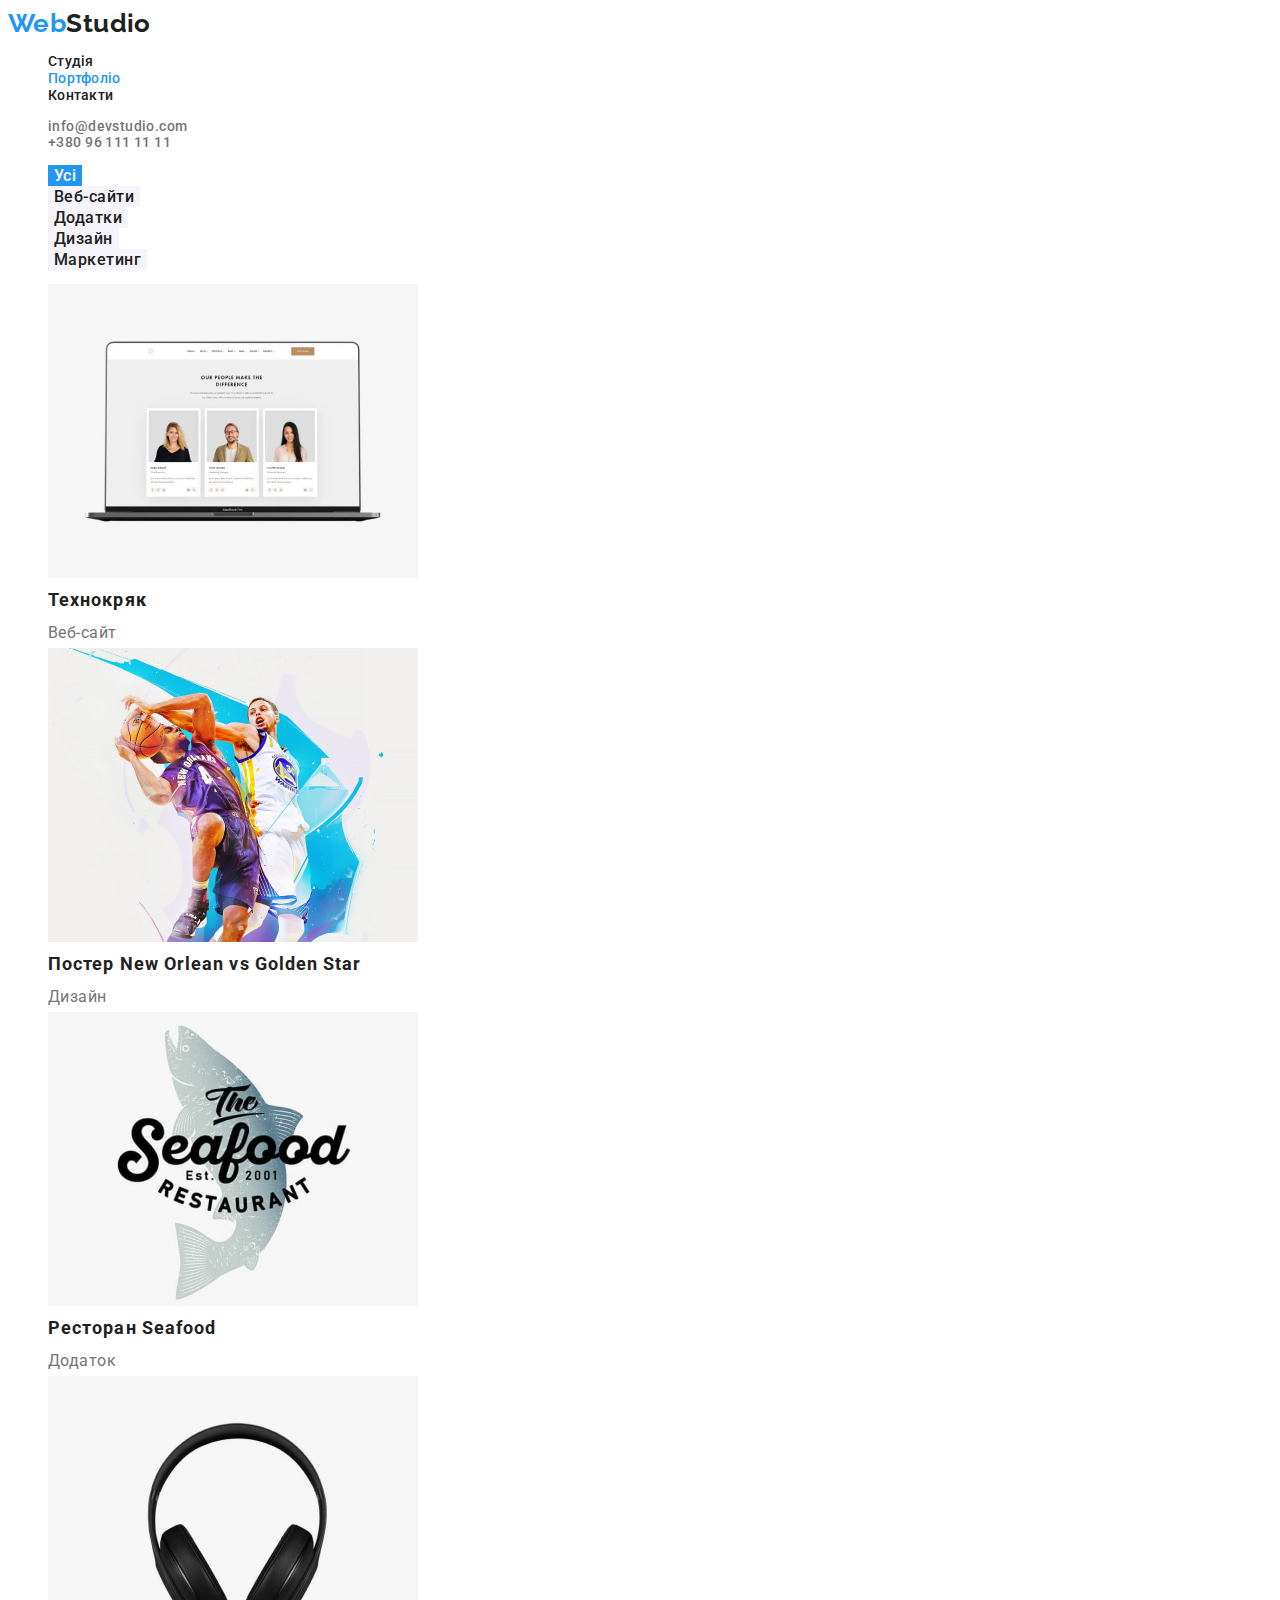
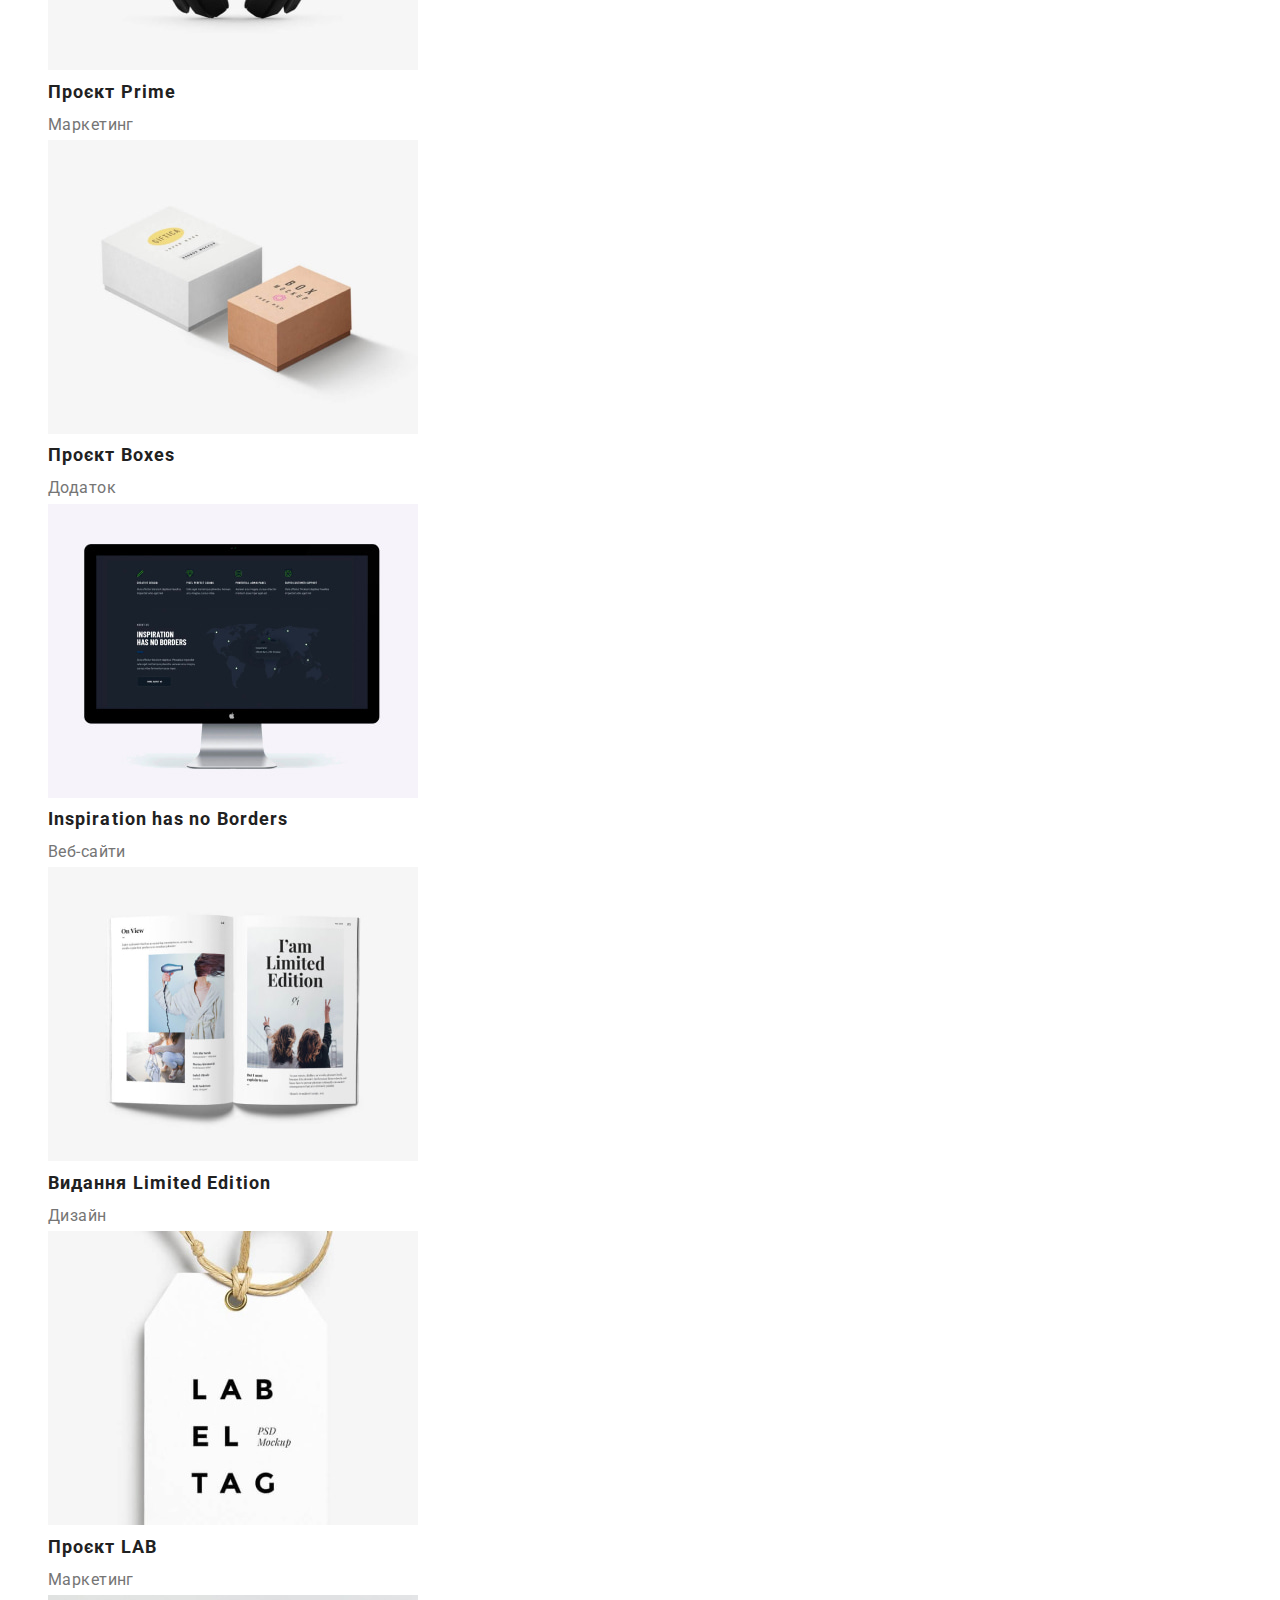
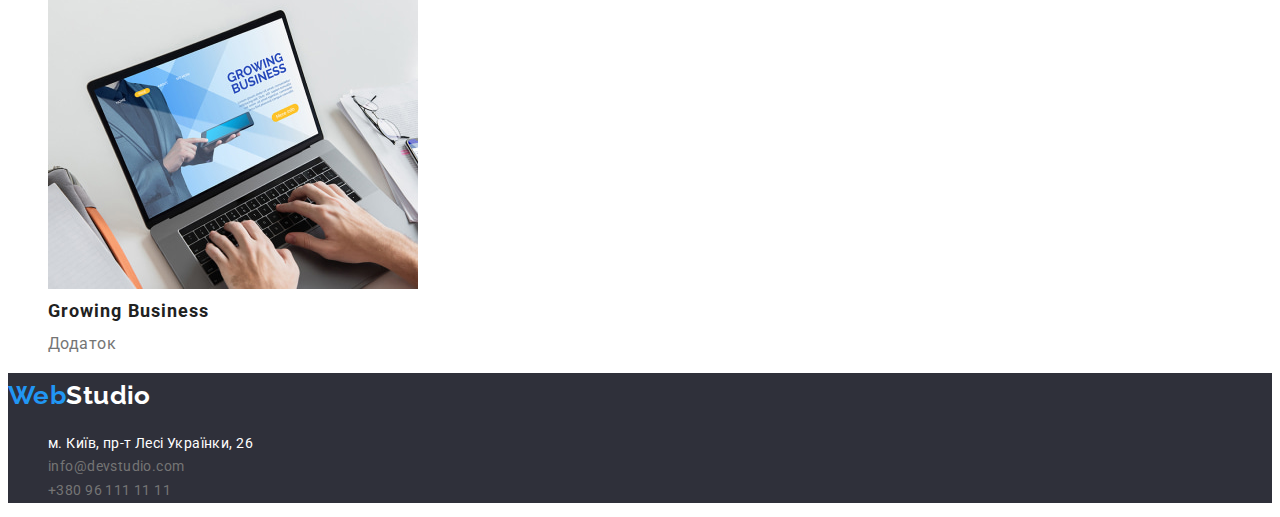
==== portfolio.html @ d0c64acf "first commit" ====
<!DOCTYPE html>
<html lang="en">
  <head>
    <meta charset="UTF-8" />
    <meta http-equiv="X-UA-Compatible" content="IE=edge" />
    <meta name="viewport" content="width=device-width, initial-scale=1.0" />
    <title>WebStudio</title>
    <link rel="preconnect" href="https://fonts.googleapis.com" />
    <link rel="preconnect" href="https://fonts.gstatic.com" crossorigin />
    <link
      href="https://fonts.googleapis.com/css2?family=Raleway:wght@700&family=Roboto:wght@400;500;700;900&display=swap"
      rel="stylesheet"
    />
    <link rel="stylesheet" href="./css/styles.css" />
  </head>
  <body>
    <header>
      <a href="./index.html" class="logo"><span>Web</span>Studio</a>
      <nav>
        <ul class="header-nav">
          <li>
            <a class="header-link" href="./index.html">Студія</a>
          </li>
          <li>
            <a class="header-link current" href="./portfolio.html">Портфоліо</a>
          </li>
          <li>
            <a class="header-link" href="./">Контакти</a>
          </li>
        </ul>
      </nav>
      <ul class="contacts">
        <li>
          <a class="contact header-contact" href="mailto:info@devstudio.com">info@devstudio.com</a>
        </li>
        <li><a class="contact header-contact" href="tel:+380961111111">+380 96 111 11 11</a></li>
      </ul>
    </header>
    <main>
      <section class="portfolio">
        <h1 class="visually-hidden">портфоліо наших робіт</h1>
        <ul class="filters">
          <li><button type="button" class="current-filter button filter">Усі</button></li>
          <li><button type="button" class="button filter">Веб-сайти</button></li>
          <li><button type="button" class="button filter">Додатки</button></li>
          <li><button type="button" class="button filter">Дизайн</button></li>
          <li><button type="button" class="button filter">Маркетинг</button></li>
        </ul>
        <ul class="projects">
          <li>
            <a href="" class="project"
              ><img
                src="./images/portfolio1.jpg"
                alt="На екрані ноутбука сайт компанії"
                width="370"
              />
              <div>
                <h2 class="project-title">Технокряк</h2>
                <p class="project-desc">Веб-сайт</p>
              </div>
            </a>
          </li>
          <li>
            <a href="" class="project"
              ><img
                src="./images/portfolio2.jpg"
                alt="Постер New Orlean vs Golden Star"
                width="370"
              />
              <div>
                <h2 class="project-title">Постер New Orlean vs Golden Star</h2>
                <p class="project-desc">Дизайн</p>
              </div>
            </a>
          </li>
          <li>
            <a href="" class="project"
              ><img
                src="./images/portfolio3.jpg"
                alt="Постер New Orlean vs Golden Star"
                width="370"
              />
              <div>
                <h2 class="project-title">Ресторан Seafood</h2>
                <p class="project-desc">Додаток</p>
              </div>
            </a>
          </li>
          <li>
            <a href="" class="project"
              ><img src="./images/portfolio4.jpg" alt="Демо навушників" width="370" />
              <div>
                <h2 class="project-title">Проєкт Prime</h2>
                <p class="project-desc">Маркетинг</p>
              </div>
            </a>
          </li>
          <li>
            <a href="" class="project"
              ><img
                src="./images/portfolio5.jpg"
                alt="Дві коробки білого і рожевого кольорів"
                width="370"
              />
              <div>
                <h2 class="project-title">Проєкт Boxes</h2>
                <p class="project-desc">Додаток</p>
              </div>
            </a>
          </li>
          <li>
            <a href="" class="project"
              ><img
                src="./images/portfolio6.jpg"
                alt="Великий монітор, на якому відкрито сайт"
                width="370"
              />
              <div>
                <h2 class="project-title">Inspiration has no Borders</h2>
                <p class="project-desc">Веб-сайти</p>
              </div>
            </a>
          </li>
          <li>
            <a href="" class="project"
              ><img src="./images/portfolio7.jpg" alt="Відкритий журнал" width="370" />
              <div>
                <h2 class="project-title">Видання Limited Edition</h2>
                <p class="project-desc">Дизайн</p>
              </div>
            </a>
          </li>
          <li>
            <a href="" class="project"
              ><img src="./images/portfolio8.jpg" alt="Етикетка для одягу" />
              <div>
                <h2 class="project-title">Проєкт LAB</h2>
                <p class="project-desc">Маркетинг</p>
              </div>
            </a>
          </li>
          <li>
            <a href="" class="project"
              ><img src="./images/portfolio9.jpg" alt="Руки людини на клавіатурі ноутбука" />
              <div>
                <h2 class="project-title">Growing Business</h2>
                <p class="project-desc">Додаток</p>
              </div>
            </a>
          </li>
        </ul>
      </section>
    </main>
    <footer class="footer">
      <a href="./index.html" class="logo footer"><span>Web</span>Studio</a>
      <address>
        <ul class="footer-contacts">
          <li>
            <a
              class="location footer"
              href="https://goo.gl/maps/ifu1UcrwGc2GNokw5"
              target="_blank"
              rel="noopener nofollow  noreferrer"
            >
              м. Київ, пр-т Лесі Українки, 26
            </a>
          </li>
          <li><a class="contact footer" href="mailto:info@devstudio.com">info@devstudio.com</a></li>
          <li><a class="contact footer" href="tel:+380961111111">+380 96 111 11 11</a></li>
        </ul>
      </address>
    </footer>
  </body>
</html>
---- css/styles.css ----
:root {
  --bg-clr-primary: #fff;
  --bg-clr-black: #2f303a;
  --bg-clr-grey: #f5f4fa;
  --txt-clr-main: #757575;
  --txt-clr-header: #212121;
  --txt-clr-white: #fff;
  --accent-clr-blue: #2196f3;
  --ff-main: 'Roboto';
  --ff-logo: 'Raleway';
  --fs-main: 14px;
  --fs-secondary: 16px;
  --fs-project-title: 18px;
  --fs-logo: 26px;
  --fs-header: 36px;
  --fs-hero: 44px;
  --fw-main: 400;
  --fw-medium: 500;
  --fw-filter-button: 500;
  --fw-header: 700;
  --fw-hero-button: 700;
  --fw-hero: 900;
}

/* GENERAL */

body {
  font-family: var(--ff-main), sans-serif;
  font-size: var(--fs-main);
  color: var(--txt-clr-main);
  background-color: var(--bg-clr-primary);
  letter-spacing: 0.03em;
  line-height: 1.2;
}

h1,
h2,
h3 {
  font-size: inherit;
  color: var(--txt-clr-header);
}

ul {
  list-style: none;
}

a {
  text-decoration: none;
}

address {
  font-style: normal;
}

.button {
  font-family: inherit;
  font-size: var(--fs-secondary);
  letter-spacing: 0.03em;
  cursor: pointer;
  border: none;
}

.visually-hidden {
  position: absolute;
  width: 1px;
  height: 1px;
  margin: -1px;
  border: 0;
  padding: 0;

  white-space: nowrap;
  clip-path: inset(100%);
  clip: rect(0 0 0 0);
  overflow: hidden;
}

/* HEADER */

.logo {
  color: var(--txt-clr-header);
  font-family: var(--ff-logo), sans-serif;
  font-size: var(--fs-logo);
  font-weight: var(--fw-header);
}

.logo span {
  color: var(--accent-clr-blue);
}

.header-link {
  color: var(--txt-clr-header);
  letter-spacing: 0.02em;
  font-weight: var(--fw-medium);
}

.current {
  color: var(--accent-clr-blue);
}

.header-link:hover,
.header-link:focus {
  color: var(--accent-clr-blue);
}

.header-contact {
  color: var(--txt-clr-main);
  font-weight: var(--fw-medium);
}

/* STUDIO MAIN*/

/* hero */

.hero {
  background-color: var(--bg-clr-black);
  text-align: center;
}

.hero-title {
  color: var(--txt-clr-white);
  font-size: var(--fs-hero);
  line-height: 1.36;
  font-weight: var(--fw-hero);
  text-transform: uppercase;
  letter-spacing: 0.06em;
}

.button.button-hero {
  font-weight: var(--fw-hero-button);
  letter-spacing: 0.06em;
  background-color: var(--accent-clr-blue);
  color: var(--txt-clr-white);
  /* padding: 10px 32px; */
  /* box-shadow: 0 4px 4px 0 rgba(0, 0, 0, 0.15); */
}

/* features */

.feature-title {
  line-height: 1.14;
  text-transform: uppercase;
}

.feature-desc {
  line-height: 1.71;
}

/* services */

.section-header {
  font-size: var(--fs-header);
  text-align: center;
}

/* team */

.team {
  background-color: var(--bg-clr-grey);
}

.team-member {
  background-color: var(--bg-clr-primary);
}

.member-desc {
  text-align: center;
}

.member-desc .name {
  font-size: var(--fs-secondary);
}

.member-desc .job {
  font-size: var(--fs-secondary);
}
/* PORTFOLIO MAIN*/

/* filter */

.button.filter {
  font-weight: var(--fw-filter-button);
  background-color: var(--bg-clr-grey);
  color: var(--txt-clr-header);
}

.filter:hover,
.filter:focus {
  background-color: var(--accent-clr-blue);
  color: var(--txt-clr-white);
}

.button.current-filter {
  color: var(--txt-clr-white);
  background-color: var(--accent-clr-blue);
}

/* projects */

.project-title {
  margin: 0;
  line-height: 2;
  font-size: var(--fs-project-title);
  letter-spacing: 0.06em;
}

.project-desc {
  margin: 0;
  line-height: 1.88;
  font-size: var(--fs-secondary);
  color: var(--txt-clr-main);
}

/* FOOTER */

.footer {
  line-height: 1.71;
  background-color: var(--bg-clr-black);
}

.logo.footer {
  color: var(--txt-clr-white);
}

.location.footer {
  color: var(--txt-clr-white);
}

.contact.footer {
  color: var(--txt-clr-main);
}

/* hover, focus for FOOTER and HEADER contacts*/

.contact:hover,
.location:hover,
.contact:focus,
.location:focus {
  color: var(--accent-clr-blue);
}
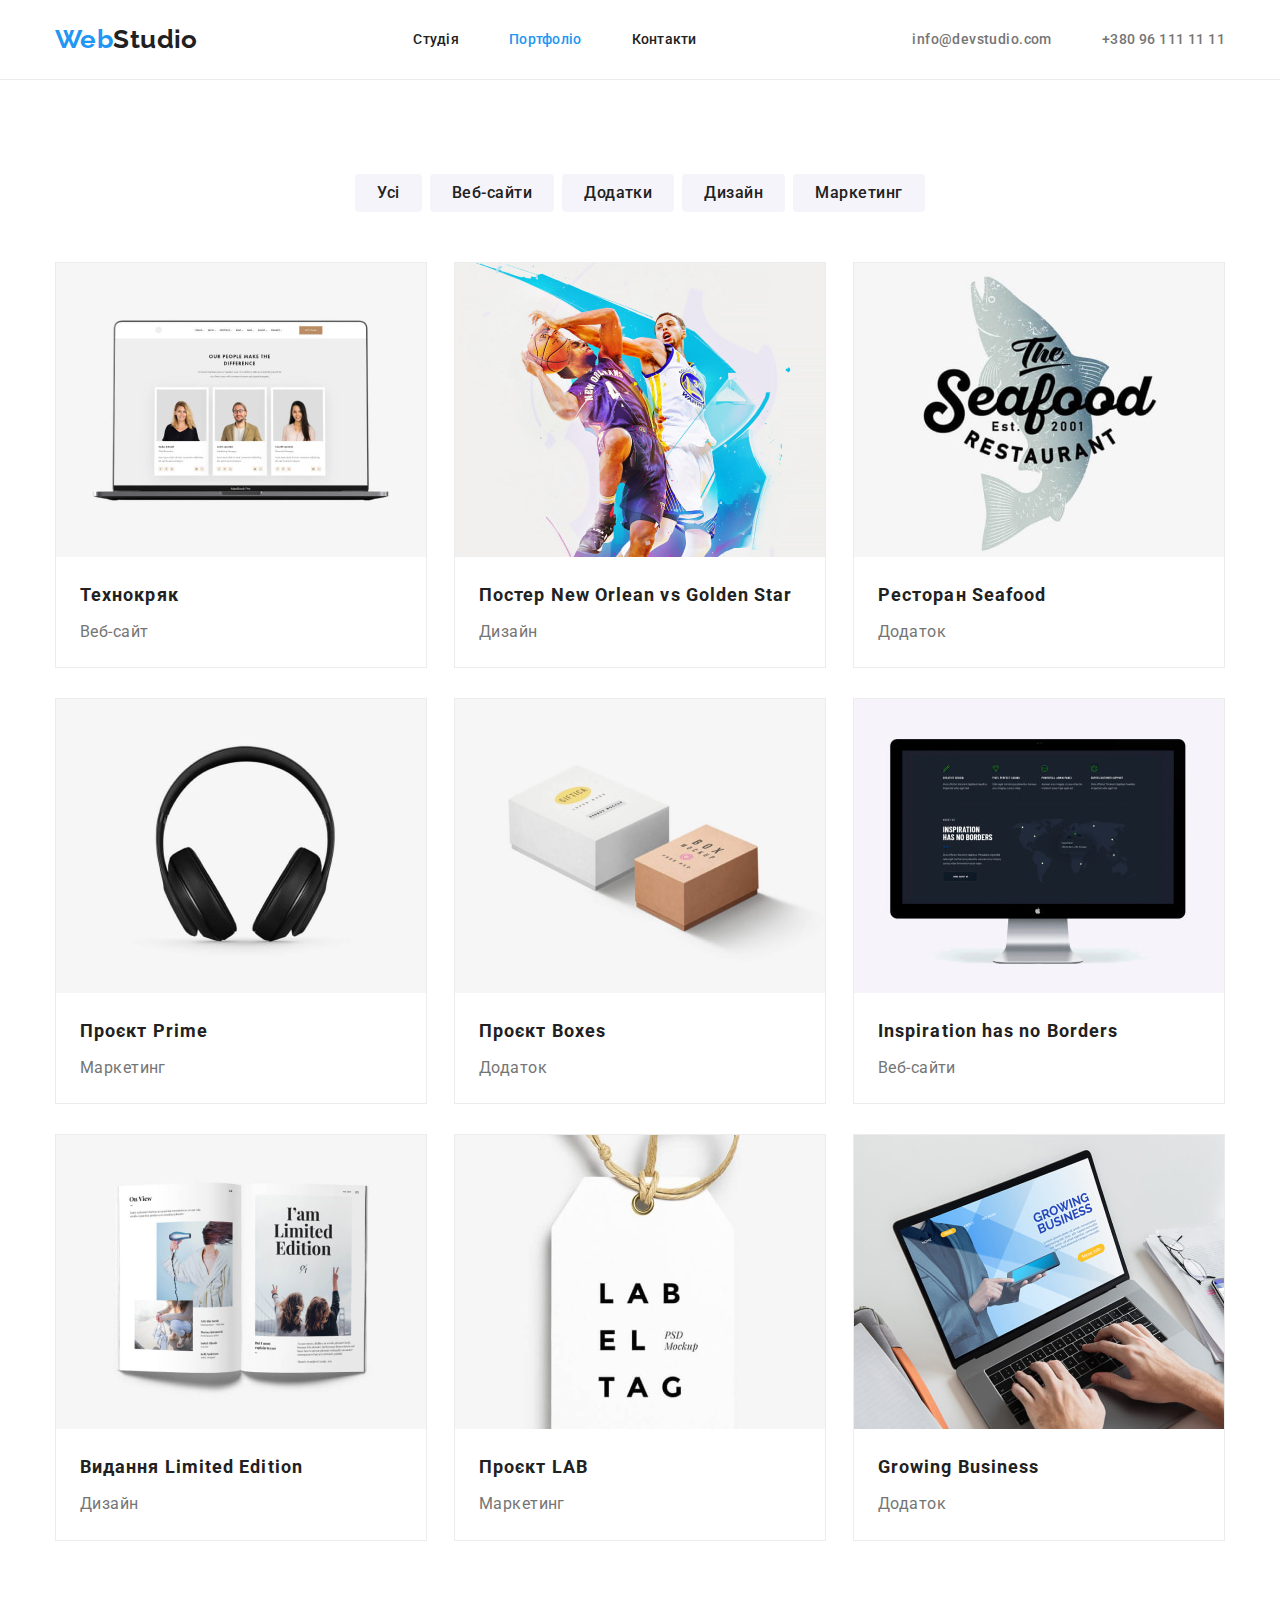
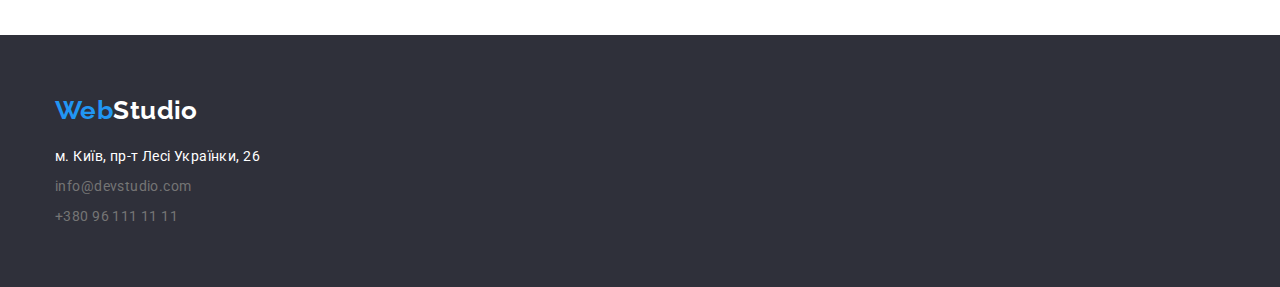
==== commit 5bc2cd43: "HW3 v1.0" ====
--- a/portfolio.html
+++ b/portfolio.html
@@ -5,6 +5,13 @@
     <meta http-equiv="X-UA-Compatible" content="IE=edge" />
     <meta name="viewport" content="width=device-width, initial-scale=1.0" />
     <title>WebStudio</title>
+    <link
+      rel="stylesheet"
+      href="https://cdnjs.cloudflare.com/ajax/libs/modern-normalize/1.1.0/modern-normalize.min.css"
+      integrity="sha512-wpPYUAdjBVSE4KJnH1VR1HeZfpl1ub8YT/NKx4PuQ5NmX2tKuGu6U/JRp5y+Y8XG2tV+wKQpNHVUX03MfMFn9Q=="
+      crossorigin="anonymous"
+      referrerpolicy="no-referrer"
+    />
     <link rel="preconnect" href="https://fonts.googleapis.com" />
     <link rel="preconnect" href="https://fonts.gstatic.com" crossorigin />
     <link
@@ -14,161 +21,171 @@
     <link rel="stylesheet" href="./css/styles.css" />
   </head>
   <body>
-    <header>
-      <a href="./index.html" class="logo"><span>Web</span>Studio</a>
-      <nav>
-        <ul class="header-nav">
+    <header class="header">
+      <div class="container">
+        <a href="./index.html" class="logo"><span>Web</span>Studio</a>
+        <nav>
+          <ul class="header-nav">
+            <li>
+              <a class="header-link" href="./index.html">Студія</a>
+            </li>
+            <li>
+              <a class="header-link current" href="./portfolio.html">Портфоліо</a>
+            </li>
+            <li>
+              <a class="header-link" href="./">Контакти</a>
+            </li>
+          </ul>
+        </nav>
+        <ul class="contacts">
           <li>
-            <a class="header-link" href="./index.html">Студія</a>
+            <a class="contact header-contact" href="mailto:info@devstudio.com"
+              >info@devstudio.com</a
+            >
           </li>
-          <li>
-            <a class="header-link current" href="./portfolio.html">Портфоліо</a>
-          </li>
-          <li>
-            <a class="header-link" href="./">Контакти</a>
-          </li>
+          <li><a class="contact header-contact" href="tel:+380961111111">+380 96 111 11 11</a></li>
         </ul>
-      </nav>
-      <ul class="contacts">
-        <li>
-          <a class="contact header-contact" href="mailto:info@devstudio.com">info@devstudio.com</a>
-        </li>
-        <li><a class="contact header-contact" href="tel:+380961111111">+380 96 111 11 11</a></li>
-      </ul>
+      </div>
     </header>
     <main>
-      <section class="portfolio">
-        <h1 class="visually-hidden">портфоліо наших робіт</h1>
-        <ul class="filters">
-          <li><button type="button" class="current-filter button filter">Усі</button></li>
-          <li><button type="button" class="button filter">Веб-сайти</button></li>
-          <li><button type="button" class="button filter">Додатки</button></li>
-          <li><button type="button" class="button filter">Дизайн</button></li>
-          <li><button type="button" class="button filter">Маркетинг</button></li>
-        </ul>
-        <ul class="projects">
-          <li>
-            <a href="" class="project"
-              ><img
-                src="./images/portfolio1.jpg"
-                alt="На екрані ноутбука сайт компанії"
-                width="370"
-              />
-              <div>
-                <h2 class="project-title">Технокряк</h2>
-                <p class="project-desc">Веб-сайт</p>
-              </div>
-            </a>
-          </li>
-          <li>
-            <a href="" class="project"
-              ><img
-                src="./images/portfolio2.jpg"
-                alt="Постер New Orlean vs Golden Star"
-                width="370"
-              />
-              <div>
-                <h2 class="project-title">Постер New Orlean vs Golden Star</h2>
-                <p class="project-desc">Дизайн</p>
-              </div>
-            </a>
-          </li>
-          <li>
-            <a href="" class="project"
-              ><img
-                src="./images/portfolio3.jpg"
-                alt="Постер New Orlean vs Golden Star"
-                width="370"
-              />
-              <div>
-                <h2 class="project-title">Ресторан Seafood</h2>
-                <p class="project-desc">Додаток</p>
-              </div>
-            </a>
-          </li>
-          <li>
-            <a href="" class="project"
-              ><img src="./images/portfolio4.jpg" alt="Демо навушників" width="370" />
-              <div>
-                <h2 class="project-title">Проєкт Prime</h2>
-                <p class="project-desc">Маркетинг</p>
-              </div>
-            </a>
-          </li>
-          <li>
-            <a href="" class="project"
-              ><img
-                src="./images/portfolio5.jpg"
-                alt="Дві коробки білого і рожевого кольорів"
-                width="370"
-              />
-              <div>
-                <h2 class="project-title">Проєкт Boxes</h2>
-                <p class="project-desc">Додаток</p>
-              </div>
-            </a>
-          </li>
-          <li>
-            <a href="" class="project"
-              ><img
-                src="./images/portfolio6.jpg"
-                alt="Великий монітор, на якому відкрито сайт"
-                width="370"
-              />
-              <div>
-                <h2 class="project-title">Inspiration has no Borders</h2>
-                <p class="project-desc">Веб-сайти</p>
-              </div>
-            </a>
-          </li>
-          <li>
-            <a href="" class="project"
-              ><img src="./images/portfolio7.jpg" alt="Відкритий журнал" width="370" />
-              <div>
-                <h2 class="project-title">Видання Limited Edition</h2>
-                <p class="project-desc">Дизайн</p>
-              </div>
-            </a>
-          </li>
-          <li>
-            <a href="" class="project"
-              ><img src="./images/portfolio8.jpg" alt="Етикетка для одягу" />
-              <div>
-                <h2 class="project-title">Проєкт LAB</h2>
-                <p class="project-desc">Маркетинг</p>
-              </div>
-            </a>
-          </li>
-          <li>
-            <a href="" class="project"
-              ><img src="./images/portfolio9.jpg" alt="Руки людини на клавіатурі ноутбука" />
-              <div>
-                <h2 class="project-title">Growing Business</h2>
-                <p class="project-desc">Додаток</p>
-              </div>
-            </a>
-          </li>
-        </ul>
+      <section class="section portfolio">
+        <div class="container">
+          <h1 class="visually-hidden">портфоліо наших робіт</h1>
+          <ul class="filters">
+            <li><button type="button" class="button filter">Усі</button></li>
+            <li><button type="button" class="button filter">Веб-сайти</button></li>
+            <li><button type="button" class="button filter">Додатки</button></li>
+            <li><button type="button" class="button filter">Дизайн</button></li>
+            <li><button type="button" class="button filter">Маркетинг</button></li>
+          </ul>
+          <ul class="projects">
+            <li class="project">
+              <a href="" class="project-link"
+                ><img
+                  src="./images/portfolio1.jpg"
+                  alt="На екрані ноутбука сайт компанії"
+                  width="370"
+                />
+                <div>
+                  <h2 class="project-title">Технокряк</h2>
+                  <p class="project-desc">Веб-сайт</p>
+                </div>
+              </a>
+            </li>
+            <li class="project">
+              <a href="" class="project-link"
+                ><img
+                  src="./images/portfolio2.jpg"
+                  alt="Постер New Orlean vs Golden Star"
+                  width="370"
+                />
+                <div>
+                  <h2 class="project-title">Постер New Orlean vs Golden Star</h2>
+                  <p class="project-desc">Дизайн</p>
+                </div>
+              </a>
+            </li>
+            <li class="project">
+              <a href="" class="project-link"
+                ><img
+                  src="./images/portfolio3.jpg"
+                  alt="Постер New Orlean vs Golden Star"
+                  width="370"
+                />
+                <div>
+                  <h2 class="project-title">Ресторан Seafood</h2>
+                  <p class="project-desc">Додаток</p>
+                </div>
+              </a>
+            </li>
+            <li class="project">
+              <a href="" class="project-link"
+                ><img src="./images/portfolio4.jpg" alt="Демо навушників" width="370" />
+                <div>
+                  <h2 class="project-title">Проєкт Prime</h2>
+                  <p class="project-desc">Маркетинг</p>
+                </div>
+              </a>
+            </li>
+            <li class="project">
+              <a href="" class="project-link"
+                ><img
+                  src="./images/portfolio5.jpg"
+                  alt="Дві коробки білого і рожевого кольорів"
+                  width="370"
+                />
+                <div>
+                  <h2 class="project-title">Проєкт Boxes</h2>
+                  <p class="project-desc">Додаток</p>
+                </div>
+              </a>
+            </li>
+            <li class="project">
+              <a href="" class="project-link"
+                ><img
+                  src="./images/portfolio6.jpg"
+                  alt="Великий монітор, на якому відкрито сайт"
+                  width="370"
+                />
+                <div>
+                  <h2 class="project-title">Inspiration has no Borders</h2>
+                  <p class="project-desc">Веб-сайти</p>
+                </div>
+              </a>
+            </li>
+            <li class="project">
+              <a href="" class="project-link"
+                ><img src="./images/portfolio7.jpg" alt="Відкритий журнал" width="370" />
+                <div>
+                  <h2 class="project-title">Видання Limited Edition</h2>
+                  <p class="project-desc">Дизайн</p>
+                </div>
+              </a>
+            </li>
+            <li class="project">
+              <a href="" class="project-link"
+                ><img src="./images/portfolio8.jpg" alt="Етикетка для одягу" />
+                <div>
+                  <h2 class="project-title">Проєкт LAB</h2>
+                  <p class="project-desc">Маркетинг</p>
+                </div>
+              </a>
+            </li>
+            <li class="project">
+              <a href="" class="project-link"
+                ><img src="./images/portfolio9.jpg" alt="Руки людини на клавіатурі ноутбука" />
+                <div>
+                  <h2 class="project-title">Growing Business</h2>
+                  <p class="project-desc">Додаток</p>
+                </div>
+              </a>
+            </li>
+          </ul>
+        </div>
       </section>
     </main>
-    <footer class="footer">
-      <a href="./index.html" class="logo footer"><span>Web</span>Studio</a>
-      <address>
-        <ul class="footer-contacts">
-          <li>
-            <a
-              class="location footer"
-              href="https://goo.gl/maps/ifu1UcrwGc2GNokw5"
-              target="_blank"
-              rel="noopener nofollow  noreferrer"
-            >
-              м. Київ, пр-т Лесі Українки, 26
-            </a>
-          </li>
-          <li><a class="contact footer" href="mailto:info@devstudio.com">info@devstudio.com</a></li>
-          <li><a class="contact footer" href="tel:+380961111111">+380 96 111 11 11</a></li>
-        </ul>
-      </address>
+    <footer class="section footer">
+      <div class="container">
+        <a href="./index.html" class="logo footer"><span>Web</span>Studio</a>
+        <address>
+          <ul class="footer-contacts">
+            <li>
+              <a
+                class="location footer"
+                href="https://goo.gl/maps/ifu1UcrwGc2GNokw5"
+                target="_blank"
+                rel="noopener nofollow  noreferrer"
+              >
+                м. Київ, пр-т Лесі Українки, 26
+              </a>
+            </li>
+            <li>
+              <a class="contact footer" href="mailto:info@devstudio.com">info@devstudio.com</a>
+            </li>
+            <li><a class="contact footer" href="tel:+380961111111">+380 96 111 11 11</a></li>
+          </ul>
+        </address>
+      </div>
     </footer>
   </body>
 </html>
--- a/css/styles.css
+++ b/css/styles.css
@@ -6,6 +6,7 @@
   --txt-clr-header: #212121;
   --txt-clr-white: #fff;
   --accent-clr-blue: #2196f3;
+  --border-clr: #ececec;
   --ff-main: 'Roboto';
   --ff-logo: 'Raleway';
   --fs-main: 14px;
@@ -24,13 +25,23 @@
 
 /* GENERAL */
 
+*,
+*::before,
+*::after {
+  box-sizing: border-box;
+  margin: 0;
+  padding: 0;
+}
+
 body {
+  
   font-family: var(--ff-main), sans-serif;
   font-size: var(--fs-main);
   color: var(--txt-clr-main);
   background-color: var(--bg-clr-primary);
   letter-spacing: 0.03em;
   line-height: 1.2;
+  text-rendering: optimizeSpeed;
 }
 
 h1,
@@ -42,6 +53,8 @@
 
 ul {
   list-style: none;
+  margin: 0;
+  padding: 0;
 }
 
 a {
@@ -50,14 +63,35 @@
 
 address {
   font-style: normal;
+}
+
+img {
+  max-width: 100%;
+  display: block;
+}
+
+.section {
+  padding-top: 94px;
+  padding-bottom: 94px;
+}
+
+.container {
+  width: 1200px;
+  margin-inline: auto;
+  padding-left: 15px;
+  padding-right: 15px;
 }
 
 .button {
   font-family: inherit;
   font-size: var(--fs-secondary);
   letter-spacing: 0.03em;
+  line-height: 1.88;
   cursor: pointer;
   border: none;
+  min-width: fit-content;
+  padding: 10px 32px;
+  border-radius: 4px;
 }
 
 .visually-hidden {
@@ -76,6 +110,29 @@
 
 /* HEADER */
 
+.header {
+  padding: 24px 0;
+  align-items: center;
+  border-bottom: 1px solid var(--border-clr);
+}
+
+.header .container {
+  display: flex;
+  justify-content: space-between;
+  align-items: center;
+}
+
+.header-nav {
+  display: flex;
+  gap: 50px;
+}
+
+.header .contacts {
+  display: flex;
+  gap: 50px;
+}
+
+
 .logo {
   color: var(--txt-clr-header);
   font-family: var(--ff-logo), sans-serif;
@@ -112,11 +169,17 @@
 /* hero */
 
 .hero {
+  padding-top: 200px;
+  padding-bottom: 200px;
   background-color: var(--bg-clr-black);
   text-align: center;
 }
 
 .hero-title {
+  max-width: 608px;
+  margin-inline: auto;
+  margin-bottom: 30px;
+  text-align: center;
   color: var(--txt-clr-white);
   font-size: var(--fs-hero);
   line-height: 1.36;
@@ -130,13 +193,16 @@
   letter-spacing: 0.06em;
   background-color: var(--accent-clr-blue);
   color: var(--txt-clr-white);
-  /* padding: 10px 32px; */
-  /* box-shadow: 0 4px 4px 0 rgba(0, 0, 0, 0.15); */
+  box-shadow: 0 4px 4px 0 rgba(0, 0, 0, 0.15);
 }
 
 /* features */
-
+.features {
+  display: flex;
+  gap: 30px;
+}
 .feature-title {
+  margin-bottom: 10px;
   line-height: 1.14;
   text-transform: uppercase;
 }
@@ -146,28 +212,42 @@
 }
 
 /* services */
+.services {
+  padding-top: 0;
+  display: flex;
+  column-gap: 30px;
+}
 
 .section-header {
   font-size: var(--fs-header);
   text-align: center;
+  margin-bottom: 50px;
 }
 
 /* team */
 
+.section.team {
+  background-color: var(--bg-clr-grey);
+}
 .team {
-  background-color: var(--bg-clr-grey);
-}
-
+  display: flex;
+  gap: 30px;
+}
 .team-member {
   background-color: var(--bg-clr-primary);
+  border-bottom-left-radius: 4px;
+  border-bottom-right-radius: 4px;
+  box-shadow: 0 2px 1px 0 rgba(0, 0, 0, 0.2), 0 1px 1px 0 rgba(0, 0, 0, 0.14), 0 1px 3px 0 rgba(0, 0, 0, 0.12);
 }
 
 .member-desc {
   text-align: center;
+  padding: 30px 0;
 }
 
 .member-desc .name {
   font-size: var(--fs-secondary);
+  margin-bottom: 10px;
 }
 
 .member-desc .job {
@@ -176,28 +256,51 @@
 /* PORTFOLIO MAIN*/
 
 /* filter */
+
+.filters {
+  display: flex;
+  justify-content: center;
+  gap: 8px;
+}
 
 .button.filter {
   font-weight: var(--fw-filter-button);
   background-color: var(--bg-clr-grey);
   color: var(--txt-clr-header);
+  padding: 4px 22px;
 }
 
 .filter:hover,
 .filter:focus {
   background-color: var(--accent-clr-blue);
   color: var(--txt-clr-white);
-}
-
-.button.current-filter {
-  color: var(--txt-clr-white);
-  background-color: var(--accent-clr-blue);
+  box-shadow: 0 4px 4px 0 rgba(0, 0, 0, 0.15);
+}
+
+.filter:active {
+  box-shadow: none;
 }
 
 /* projects */
 
+.projects {
+  display: flex;
+  margin-top: 50px;
+  flex-wrap: wrap;
+  justify-content: space-between;
+  row-gap: 30px;
+}
+
+.project {
+  border: 1px solid var(--border-clr);
+}
+
+.project-link div {
+  padding: 20px 24px;
+}
+
 .project-title {
-  margin: 0;
+  margin-bottom: 4px;
   line-height: 2;
   font-size: var(--fs-project-title);
   letter-spacing: 0.06em;
@@ -212,21 +315,37 @@
 
 /* FOOTER */
 
-.footer {
-  line-height: 1.71;
+.section.footer {
   background-color: var(--bg-clr-black);
-}
-
-.logo.footer {
-  color: var(--txt-clr-white);
+  padding-top: 60px;
+  padding-bottom: 60px;
+}
+
+
+
+.footer .logo {
+    color: var(--txt-clr-white);
 }
 
 .location.footer {
   color: var(--txt-clr-white);
+  
 }
 
 .contact.footer {
   color: var(--txt-clr-main);
+  }
+
+.footer-contacts > *{
+  line-height: 1.5;
+}
+
+.footer-contacts > *:not(:last-child) {
+  margin-bottom: 9px;
+}
+
+.footer-contacts:first-child {
+  margin-top: 20px;
 }
 
 /* hover, focus for FOOTER and HEADER contacts*/
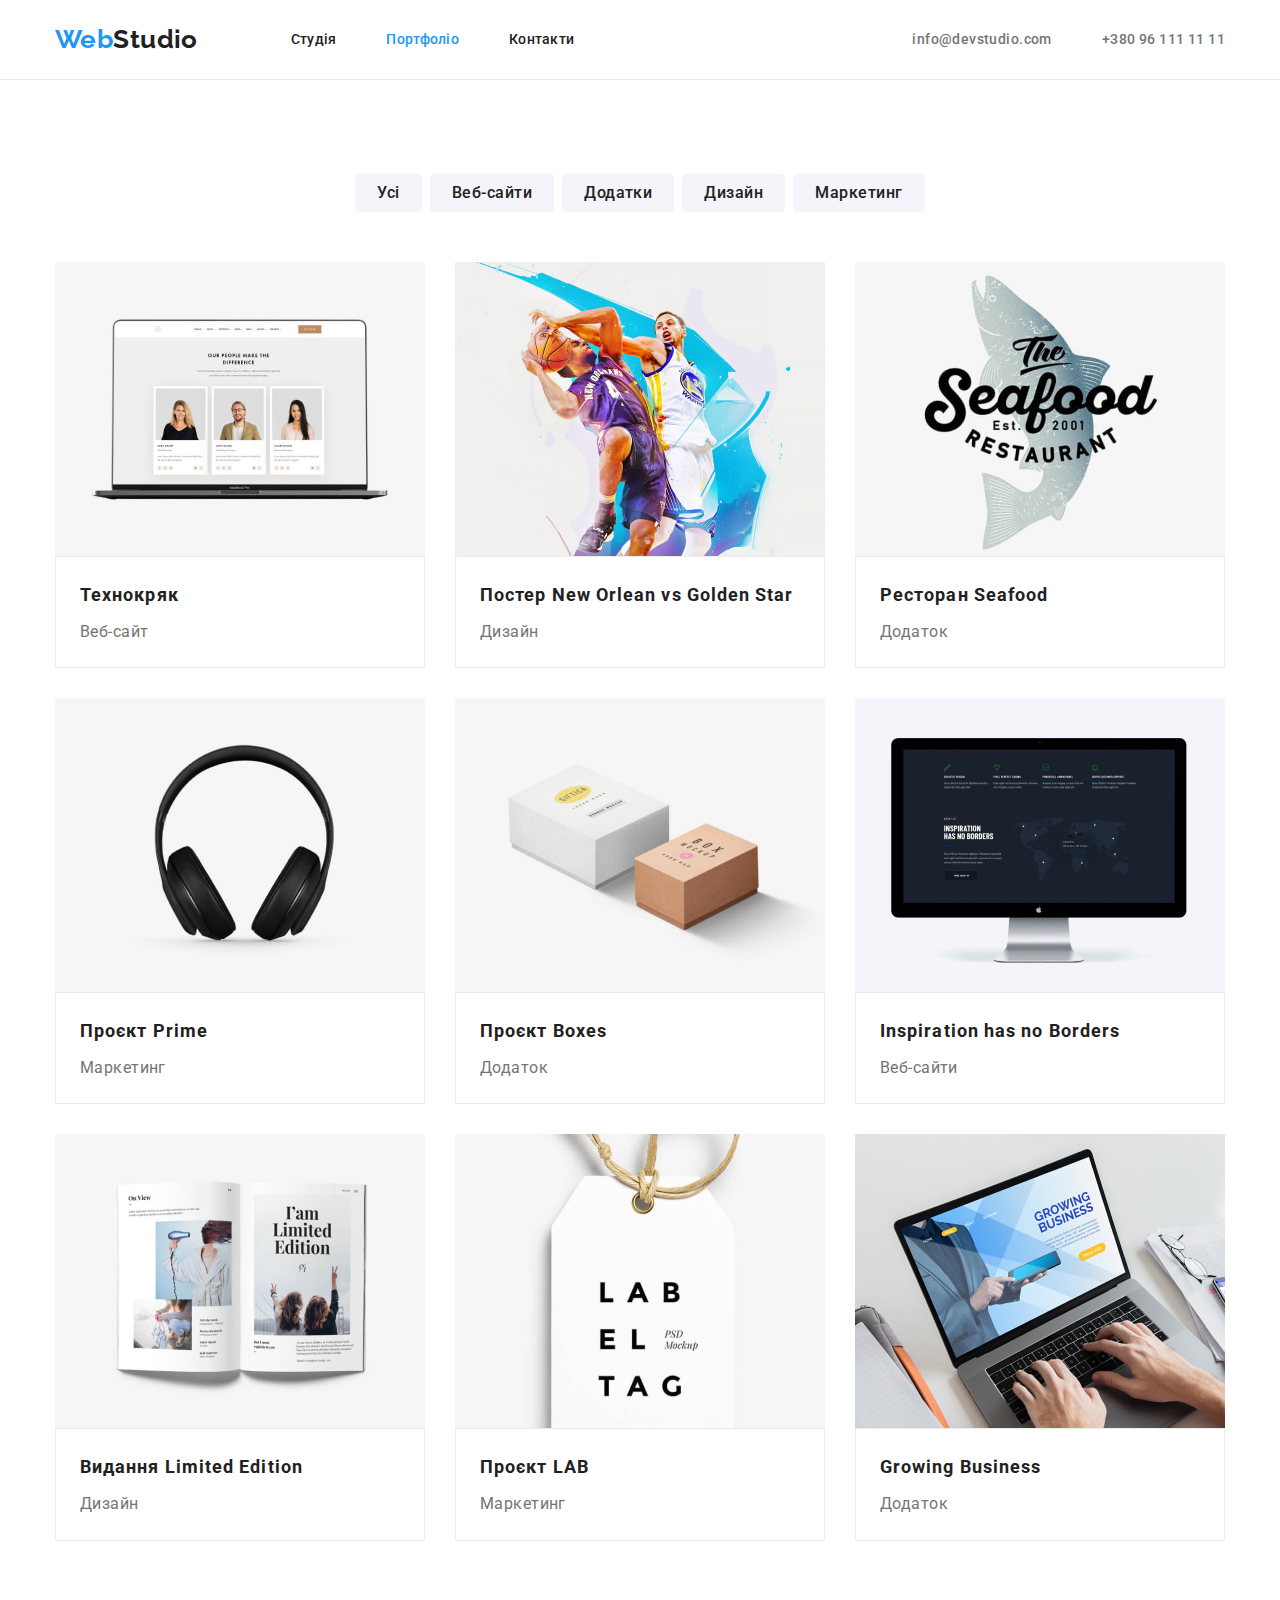
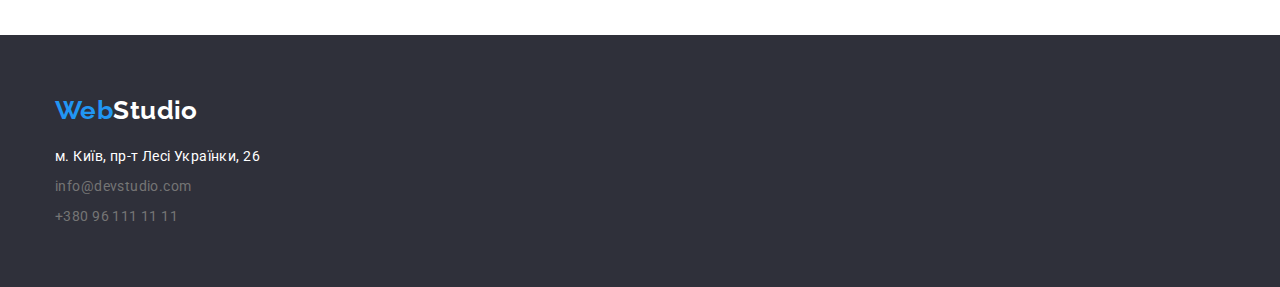
==== commit 9db399fc: "HW accepted" ====
--- a/portfolio.html
+++ b/portfolio.html
@@ -144,7 +144,7 @@
             </li>
             <li class="project">
               <a href="" class="project-link"
-                ><img src="./images/portfolio8.jpg" alt="Етикетка для одягу" />
+                ><img src="./images/portfolio8.jpg" alt="Етикетка для одягу" width="370"/>
                 <div>
                   <h2 class="project-title">Проєкт LAB</h2>
                   <p class="project-desc">Маркетинг</p>
@@ -153,7 +153,7 @@
             </li>
             <li class="project">
               <a href="" class="project-link"
-                ><img src="./images/portfolio9.jpg" alt="Руки людини на клавіатурі ноутбука" />
+                ><img src="./images/portfolio9.jpg" alt="Руки людини на клавіатурі ноутбука" width="370"/>
                 <div>
                   <h2 class="project-title">Growing Business</h2>
                   <p class="project-desc">Додаток</p>
--- a/css/styles.css
+++ b/css/styles.css
@@ -63,11 +63,13 @@
 
 address {
   font-style: normal;
+  margin-top: 20px;
 }
 
 img {
   max-width: 100%;
   display: block;
+  height: auto;
 }
 
 .section {
@@ -77,9 +79,8 @@
 
 .container {
   width: 1200px;
-  margin-inline: auto;
-  padding-left: 15px;
-  padding-right: 15px;
+  margin: 0 auto;
+  padding: 0 15px;
 }
 
 .button {
@@ -90,7 +91,6 @@
   cursor: pointer;
   border: none;
   min-width: fit-content;
-  padding: 10px 32px;
   border-radius: 4px;
 }
 
@@ -118,11 +118,11 @@
 
 .header .container {
   display: flex;
-  justify-content: space-between;
   align-items: center;
 }
 
 .header-nav {
+  margin-left: 93px;
   display: flex;
   gap: 50px;
 }
@@ -130,6 +130,7 @@
 .header .contacts {
   display: flex;
   gap: 50px;
+  margin-left: auto;
 }
 
 
@@ -191,8 +192,9 @@
 .button.button-hero {
   font-weight: var(--fw-hero-button);
   letter-spacing: 0.06em;
+  color: var(--txt-clr-white);
+  padding: 10px 32px;
   background-color: var(--accent-clr-blue);
-  color: var(--txt-clr-white);
   box-shadow: 0 4px 4px 0 rgba(0, 0, 0, 0.15);
 }
 
@@ -229,9 +231,9 @@
 .section.team {
   background-color: var(--bg-clr-grey);
 }
-.team {
-  display: flex;
-  gap: 30px;
+.team-list {
+  display: flex;
+  column-gap: 30px;
 }
 .team-member {
   background-color: var(--bg-clr-primary);
@@ -287,16 +289,13 @@
   display: flex;
   margin-top: 50px;
   flex-wrap: wrap;
-  justify-content: space-between;
-  row-gap: 30px;
-}
-
-.project {
-  border: 1px solid var(--border-clr);
+  /* justify-content: space-between; */
+  gap: 30px;
 }
 
 .project-link div {
   padding: 20px 24px;
+  border: 1px solid var(--border-clr);
 }
 
 .project-title {
@@ -334,7 +333,7 @@
 
 .contact.footer {
   color: var(--txt-clr-main);
-  }
+}
 
 .footer-contacts > *{
   line-height: 1.5;
@@ -344,9 +343,6 @@
   margin-bottom: 9px;
 }
 
-.footer-contacts:first-child {
-  margin-top: 20px;
-}
 
 /* hover, focus for FOOTER and HEADER contacts*/
 
